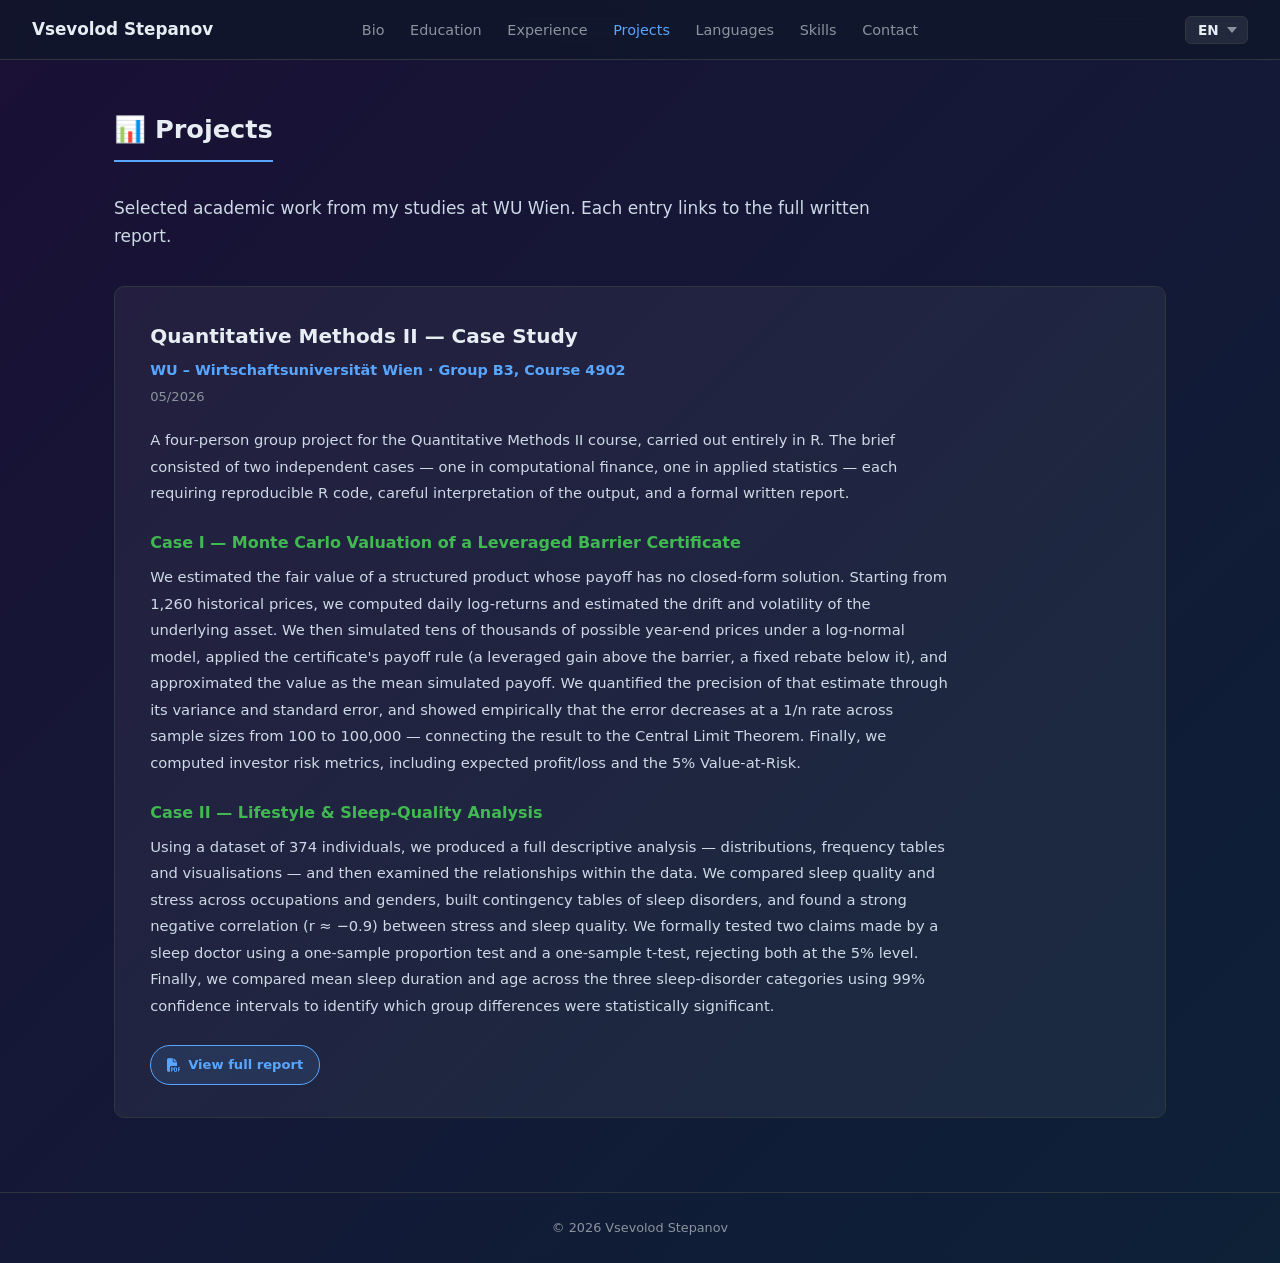
==== projects.html @ 3c56d969 "Split Projects into its own page; extract shared CSS/JS - Move CSS to styles.css and i18n to app.js," ====
<!DOCTYPE html>
<html lang="en">
<head>
  <meta charset="UTF-8" />
  <meta name="viewport" content="width=device-width, initial-scale=1.0" />
  <title>Projects · Vsevolod Stepanov</title>
  <link rel="stylesheet" href="https://cdnjs.cloudflare.com/ajax/libs/font-awesome/6.5.0/css/all.min.css" />
  <link rel="stylesheet" href="styles.css" />
</head>
<body>

<!-- NAV -->
<nav>
  <a class="brand" href="index.html">Vsevolod Stepanov</a>
  <ul>
    <li><a href="index.html#bio"        data-i18n="nav_bio">Bio</a></li>
    <li><a href="index.html#education"  data-i18n="nav_edu">Education</a></li>
    <li><a href="index.html#experience" data-i18n="nav_exp">Experience</a></li>
    <li><a href="projects.html" class="active" data-i18n="nav_projects">Projects</a></li>
    <li><a href="index.html#languages"  data-i18n="nav_lang">Languages</a></li>
    <li><a href="index.html#skills"     data-i18n="nav_skills">Skills</a></li>
    <li><a href="index.html#contact"    data-i18n="nav_contact">Contact</a></li>
  </ul>
  <div class="lang-wrap">
    <select class="lang-select" id="langSelect" onchange="setLang(this.value)">
      <option value="en">EN</option>
      <option value="de">DE</option>
      <option value="cs">CS</option>
    </select>
  </div>
</nav>

<div class="container">
  <section id="projects" style="border-top:none;">
    <div class="section-title">📊 <span data-i18n="nav_projects">Projects</span></div>
    <p class="proj-lead" data-i18n="proj_lead">
      Selected academic work from my studies at WU Wien. Each entry links to the full written report.
    </p>

    <article class="proj-article">
      <div class="proj-h" data-i18n="proj1_title">Quantitative Methods II — Case Study</div>
      <div class="proj-meta" data-i18n="proj1_meta">WU – Wirtschaftsuniversität Wien · Group B3, Course 4902</div>
      <div class="proj-date">05/2026</div>

      <p class="proj-p" data-i18n="proj1_intro">
        A four-person group project for the Quantitative Methods II course, carried out entirely in R.
        The brief consisted of two independent cases — one in computational finance, one in applied
        statistics — each requiring reproducible R code, careful interpretation of the output, and a
        formal written report.
      </p>

      <div class="proj-sub" data-i18n="proj1_case1_h">Case I — Monte Carlo Valuation of a Leveraged Barrier Certificate</div>
      <p class="proj-p" data-i18n="proj1_case1_p">
        We estimated the fair value of a structured product whose payoff has no closed-form solution.
        Starting from 1,260 historical prices, we computed daily log-returns and estimated the drift and
        volatility of the underlying asset. We then simulated tens of thousands of possible year-end
        prices under a log-normal model, applied the certificate's payoff rule (a leveraged gain above
        the barrier, a fixed rebate below it), and approximated the value as the mean simulated payoff.
        We quantified the precision of that estimate through its variance and standard error, and showed
        empirically that the error decreases at a 1/n rate across sample sizes from 100 to 100,000 —
        connecting the result to the Central Limit Theorem. Finally, we computed investor risk metrics,
        including expected profit/loss and the 5% Value-at-Risk.
      </p>

      <div class="proj-sub" data-i18n="proj1_case2_h">Case II — Lifestyle &amp; Sleep-Quality Analysis</div>
      <p class="proj-p" data-i18n="proj1_case2_p">
        Using a dataset of 374 individuals, we produced a full descriptive analysis — distributions,
        frequency tables and visualisations — and then examined the relationships within the data. We
        compared sleep quality and stress across occupations and genders, built contingency tables of
        sleep disorders, and found a strong negative correlation (r ≈ −0.9) between stress and sleep
        quality. We formally tested two claims made by a sleep doctor using a one-sample proportion test
        and a one-sample t-test, rejecting both at the 5% level. Finally, we compared mean sleep duration
        and age across the three sleep-disorder categories using 99% confidence intervals to identify
        which group differences were statistically significant.
      </p>

      <a class="proj-link" href="QM-II_Case_Study_2026_Group_B3.pdf" target="_blank">
        <i class="fas fa-file-pdf"></i> <span data-i18n="proj_link">View full report</span>
      </a>
    </article>
  </section>
</div>

<footer>
  &copy; 2026 Vsevolod Stepanov
</footer>

<script src="app.js"></script>
</body>
</html>
---- styles.css ----
*, *::before, *::after { box-sizing: border-box; margin: 0; padding: 0; }

:root {
  --bg: transparent;
  --surface: rgba(255,255,255,0.05);
  --surface2: rgba(255,255,255,0.08);
  --accent: #58a6ff;
  --accent2: #3fb950;
  --text: #e6edf3;
  --muted: #8b949e;
  --border: #30363d;
  --radius: 10px;
}

html { scroll-behavior: smooth; }

@keyframes gradientShift {
  0%   { background-position: 0% 50%; }
  50%  { background-position: 100% 50%; }
  100% { background-position: 0% 50%; }
}

body {
  background: linear-gradient(-45deg, #0f172a, #1e1b4b, #0f2744, #0d2137, #1a1035);
  background-size: 400% 400%;
  animation: gradientShift 14s ease infinite;
  color: var(--text);
  font-family: 'Segoe UI', system-ui, -apple-system, sans-serif;
  font-size: 17px;
  line-height: 1.7;
}

/* ── NAV ── */
nav {
  position: sticky;
  top: 0;
  z-index: 100;
  background: rgba(15,23,42,.75);
  backdrop-filter: blur(12px);
  border-bottom: 1px solid var(--border);
  display: flex;
  align-items: center;
  padding: 0 2rem;
  height: 60px;
  gap: 1rem;
}

nav .brand {
  font-weight: 700;
  font-size: 1.05rem;
  color: var(--text);
  text-decoration: none;
  white-space: nowrap;
  flex: 1;
}

nav ul {
  list-style: none;
  display: flex;
  gap: 1.6rem;
  flex: 1;
  justify-content: center;
}

nav ul a {
  color: var(--muted);
  text-decoration: none;
  font-size: .9rem;
  transition: color .2s;
  white-space: nowrap;
}

nav ul a:hover { color: var(--accent); }
nav ul a.active { color: var(--accent); }

/* ── Language dropdown ── */
.lang-wrap {
  flex: 1;
  display: flex;
  justify-content: flex-end;
}

.lang-select {
  appearance: none;
  -webkit-appearance: none;
  background: var(--surface2);
  border: 1px solid var(--border);
  border-radius: 6px;
  color: var(--text);
  font-family: inherit;
  font-size: .85rem;
  font-weight: 600;
  padding: 5px 28px 5px 12px;
  cursor: pointer;
  outline: none;
  background-image: url("data:image/svg+xml,%3Csvg xmlns='http://www.w3.org/2000/svg' width='10' height='6' viewBox='0 0 10 6'%3E%3Cpath fill='%238b949e' d='M0 0l5 6 5-6z'/%3E%3C/svg%3E");
  background-repeat: no-repeat;
  background-position: right 10px center;
  transition: border-color .2s;
}

.lang-select:hover,
.lang-select:focus {
  border-color: var(--accent);
}

.lang-select option {
  background: #1a2233;
  color: var(--text);
}

/* ── LAYOUT ── */
.container {
  max-width: 1100px;
  margin: 0 auto;
  padding: 0 1.5rem;
}

/* ── HERO ── */
#bio {
  padding: 5rem 0 3rem;
  display: flex;
  gap: 4rem;
  align-items: flex-start;
}

.avatar {
  flex-shrink: 0;
  width: 320px;
  text-align: center;
}

.avatar-img {
  width: 300px;
  height: 300px;
  border-radius: 50%;
  background: var(--surface2);
  border: 5px solid #fff;
  box-shadow: 0 30px 60px rgba(0,0,0,.7);
  display: flex;
  align-items: center;
  justify-content: center;
  margin: 0 auto 1.4rem;
  overflow: hidden;
}

.avatar-img img {
  width: 100%;
  height: 100%;
  object-fit: cover;
}

.avatar h1 {
  font-size: 2.4rem;
  font-weight: 800;
  color: var(--text);
  line-height: 1.2;
}

.avatar .role {
  font-size: 1rem;
  color: var(--accent);
  margin-top: .4rem;
  font-weight: 600;
}

.social-icons {
  display: flex;
  justify-content: center;
  gap: .8rem;
  margin-top: .9rem;
}

.social-icons a {
  color: var(--muted);
  font-size: 1.65rem;
  transition: color .2s;
}

.social-icons a:hover { color: var(--accent); }

.bio-content h2 {
  font-size: 1.7rem;
  font-weight: 700;
  color: var(--text);
  margin-bottom: 1rem;
  padding-bottom: .5rem;
  display: inline-block;
}

.bio-content p {
  color: #cdd9e5;
  max-width: 680px;
  line-height: 1.8;
}

/* ── SECTION ── */
section {
  padding: 3rem 0;
  border-top: 1px solid var(--border);
}

.section-title {
  font-size: 1.6rem;
  font-weight: 700;
  color: var(--text);
  margin-bottom: 2rem;
  padding-bottom: .5rem;
  border-bottom: 2px solid var(--accent);
  display: inline-block;
}

/* ── EDUCATION CARDS ── */
.edu-grid {
  display: grid;
  grid-template-columns: repeat(auto-fit, minmax(280px, 1fr));
  gap: 1.2rem;
}

.edu-card {
  background: var(--surface);
  border: 1px solid var(--border);
  border-radius: var(--radius);
  padding: 1.4rem 1.6rem;
  transition: border-color .2s, transform .2s;
}

.edu-card:hover {
  border-color: var(--accent);
  transform: translateY(-3px);
}

.edu-card .degree  { font-weight: 700; font-size: 1rem; color: var(--text); margin-bottom: .3rem; }
.edu-card .school  { color: var(--accent); font-size: .88rem; font-weight: 600; margin-bottom: .4rem; }
.edu-card .dates   { color: var(--muted); font-size: .8rem; margin-bottom: .6rem; }
.edu-card .focus   { color: #cdd9e5; font-size: .85rem; }

/* ── PROJECTS PAGE ── */
.proj-lead {
  color: #cdd9e5;
  max-width: 760px;
  margin-bottom: 2.2rem;
}

.proj-article {
  background: var(--surface);
  border: 1px solid var(--border);
  border-radius: var(--radius);
  padding: 2rem 2.2rem;
  margin-bottom: 1.6rem;
  transition: border-color .2s;
}

.proj-article:hover { border-color: var(--accent); }

.proj-h {
  font-size: 1.25rem;
  font-weight: 700;
  color: var(--text);
}

.proj-meta {
  color: var(--accent);
  font-size: .9rem;
  font-weight: 600;
  margin-top: .3rem;
}

.proj-date {
  color: var(--muted);
  font-size: .82rem;
  margin-top: .2rem;
  margin-bottom: 1.2rem;
}

.proj-sub {
  font-size: 1rem;
  font-weight: 700;
  color: var(--accent2);
  margin-top: 1.4rem;
  margin-bottom: .5rem;
}

.proj-p {
  color: #cdd9e5;
  font-size: .92rem;
  line-height: 1.8;
  max-width: 800px;
}

.proj-link {
  display: inline-flex;
  align-items: center;
  gap: .5rem;
  margin-top: 1.6rem;
  padding: .5rem 1rem;
  background: rgba(88,166,255,.12);
  border: 1px solid var(--accent);
  border-radius: 20px;
  color: var(--accent);
  font-size: .82rem;
  font-weight: 600;
  text-decoration: none;
  transition: background .2s, transform .2s;
}

.proj-link:hover {
  background: rgba(88,166,255,.22);
  transform: translateY(-2px);
}

/* ── TIMELINE ── */
.timeline {
  position: relative;
  padding-left: 2.2rem;
}

.timeline::before {
  content: '';
  position: absolute;
  left: 7px; top: 0; bottom: 0;
  width: 2px;
  background: var(--border);
}

.timeline-item {
  position: relative;
  margin-bottom: 2.2rem;
}

.timeline-item::before {
  content: '';
  position: absolute;
  left: -1.85rem; top: 6px;
  width: 12px; height: 12px;
  border-radius: 50%;
  background: var(--accent);
  border: 2px solid var(--bg);
}

.timeline-item:last-child { margin-bottom: 0; }

.tl-header {
  display: flex;
  justify-content: space-between;
  align-items: flex-start;
  flex-wrap: wrap;
  gap: .3rem;
  margin-bottom: .3rem;
}

.tl-title   { font-weight: 700; font-size: 1rem; color: var(--text); }
.tl-dates   { color: var(--muted); font-size: .8rem; white-space: nowrap; }
.tl-company { color: var(--accent2); font-size: .9rem; font-weight: 600; margin-bottom: .7rem; }

.tl-bullets { list-style: none; padding: 0; }

.tl-bullets li {
  position: relative;
  padding-left: 1.1rem;
  color: #cdd9e5;
  font-size: .875rem;
  margin-bottom: .4rem;
  line-height: 1.6;
}

.tl-bullets li::before {
  content: '•';
  position: absolute;
  left: 0;
  color: var(--accent);
}

/* ── LANGUAGES ── */
.lang-grid {
  display: flex;
  flex-wrap: wrap;
  gap: 2.5rem;
  justify-content: flex-start;
}

.lang-item { display: flex; flex-direction: column; align-items: center; gap: .7rem; }

.circle-wrap { position: relative; width: 90px; height: 90px; }
.circle-wrap svg { transform: rotate(-90deg); }
.circle-bg { fill: none; stroke: var(--surface2); stroke-width: 8; }
.circle-fg { fill: none; stroke: var(--accent); stroke-width: 8; stroke-linecap: round; transition: stroke-dashoffset .8s ease; }

.circle-label {
  position: absolute;
  inset: 0;
  display: flex;
  align-items: center;
  justify-content: center;
  font-weight: 700;
  font-size: .9rem;
  color: var(--text);
}

.lang-name { color: var(--muted); font-size: .85rem; text-align: center; }

/* ── SKILLS TABLE ── */
.skills-table { display: flex; flex-direction: column; gap: .6rem; max-width: 420px; }

.skill-row {
  display: flex;
  justify-content: space-between;
  align-items: center;
  background: var(--surface);
  border: 1px solid var(--border);
  border-radius: var(--radius);
  padding: .75rem 1.2rem;
}

.skill-name  { font-weight: 600; color: var(--text); }
.skill-level { font-size: .8rem; font-weight: 600; padding: .2rem .7rem; border-radius: 20px; }
.skill-level.advanced  { background: rgba(88,166,255,.15); color: #58a6ff; }
.skill-level.proficient{ background: rgba(63,185,80,.15);  color: #3fb950; }
.skill-level.basic     { background: rgba(139,148,158,.15);color: #8b949e; }

/* ── CONTACT ── */
#contact { padding: 3rem 0 5rem; }

.contact-list { list-style: none; display: flex; flex-direction: column; gap: .9rem; }

.contact-list li { display: flex; align-items: center; gap: .9rem; color: #cdd9e5; font-size: .95rem; }
.contact-list li i { color: var(--accent); width: 1.2rem; text-align: center; }
.contact-list a { color: var(--accent); text-decoration: none; }
.contact-list a:hover { text-decoration: underline; }

footer {
  text-align: center;
  padding: 1.5rem;
  border-top: 1px solid var(--border);
  color: var(--muted);
  font-size: .8rem;
}

/* ── RESPONSIVE ── */
@media (max-width: 780px) {
  nav {
    height: auto;
    padding: .7rem 1rem;
    flex-wrap: wrap;
    gap: .6rem;
  }

  nav .brand { flex: none; width: 100%; }

  nav ul {
    flex: none;
    gap: .7rem;
    justify-content: flex-start;
    flex-wrap: wrap;
    order: 3;
    width: 100%;
  }

  .lang-wrap {
    flex: none;
    margin-left: auto;
  }

  #bio { flex-direction: column; align-items: center; text-align: center; }
  .avatar { width: 100%; }
  .avatar-img { width: 200px; height: 200px; }
  .tl-header { flex-direction: column; }
  .lang-grid { gap: 1.5rem; justify-content: center; }
  .proj-article { padding: 1.5rem 1.4rem; }
}
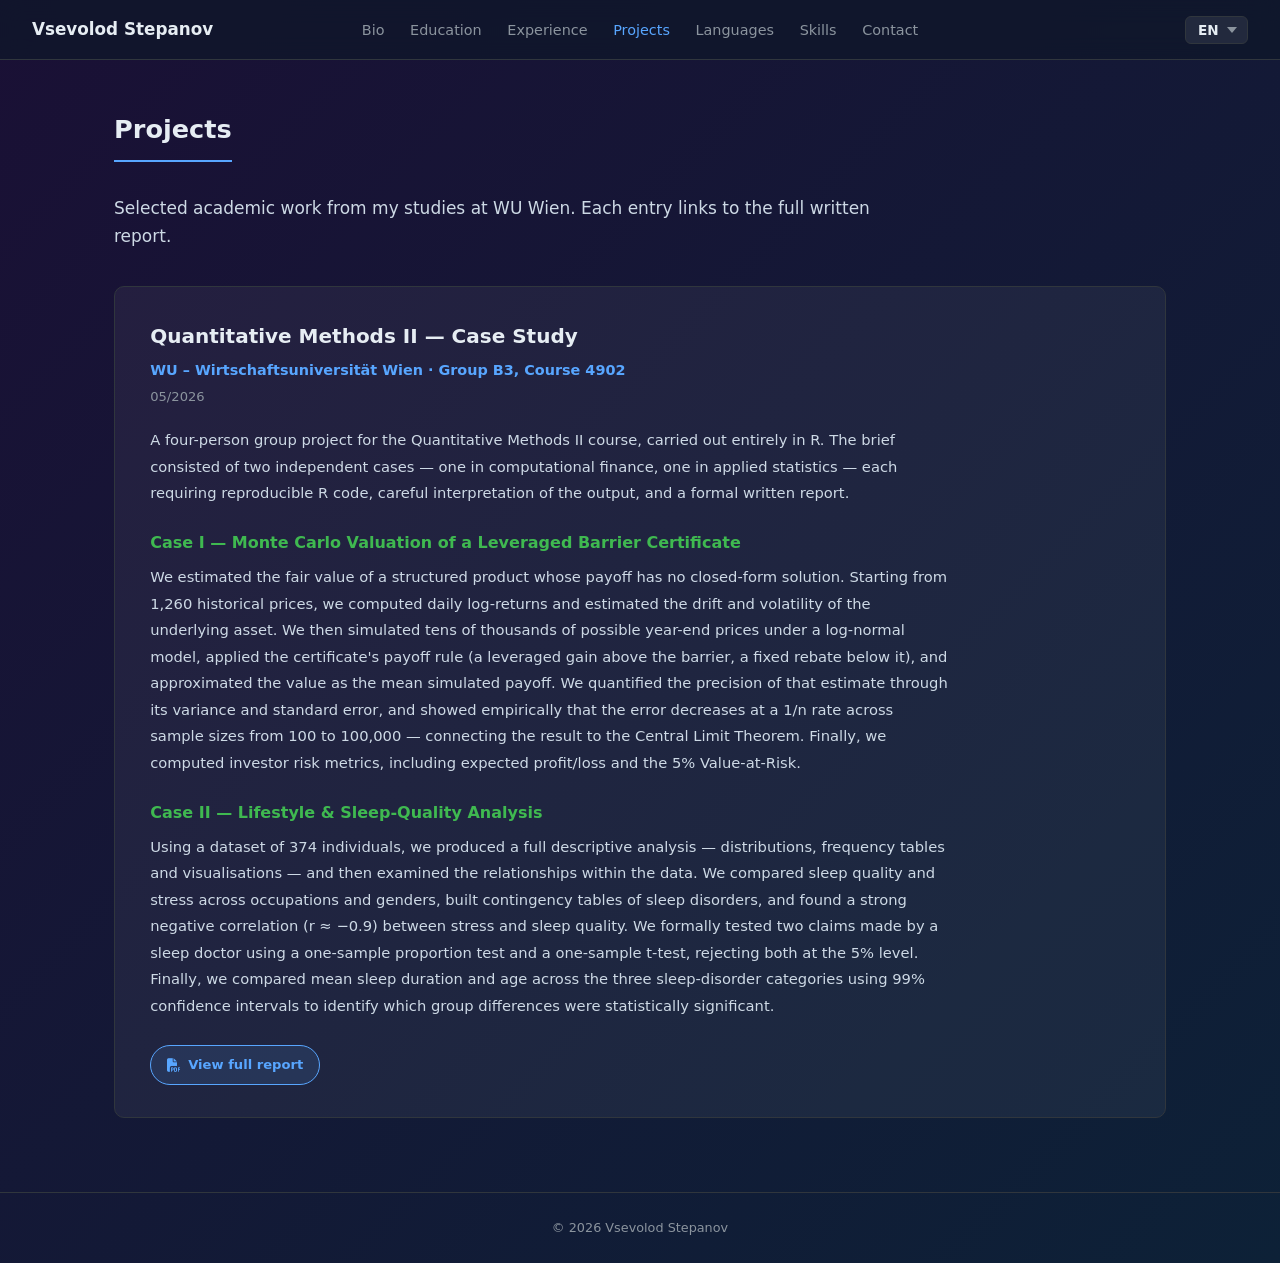
==== commit 7c1b47dc: "Update projects.html" ====
--- a/projects.html
+++ b/projects.html
@@ -32,7 +32,7 @@
 
 <div class="container">
   <section id="projects" style="border-top:none;">
-    <div class="section-title">📊 <span data-i18n="nav_projects">Projects</span></div>
+    <div class="section-title"> <span data-i18n="nav_projects">Projects</span></div>
     <p class="proj-lead" data-i18n="proj_lead">
       Selected academic work from my studies at WU Wien. Each entry links to the full written report.
     </p>
